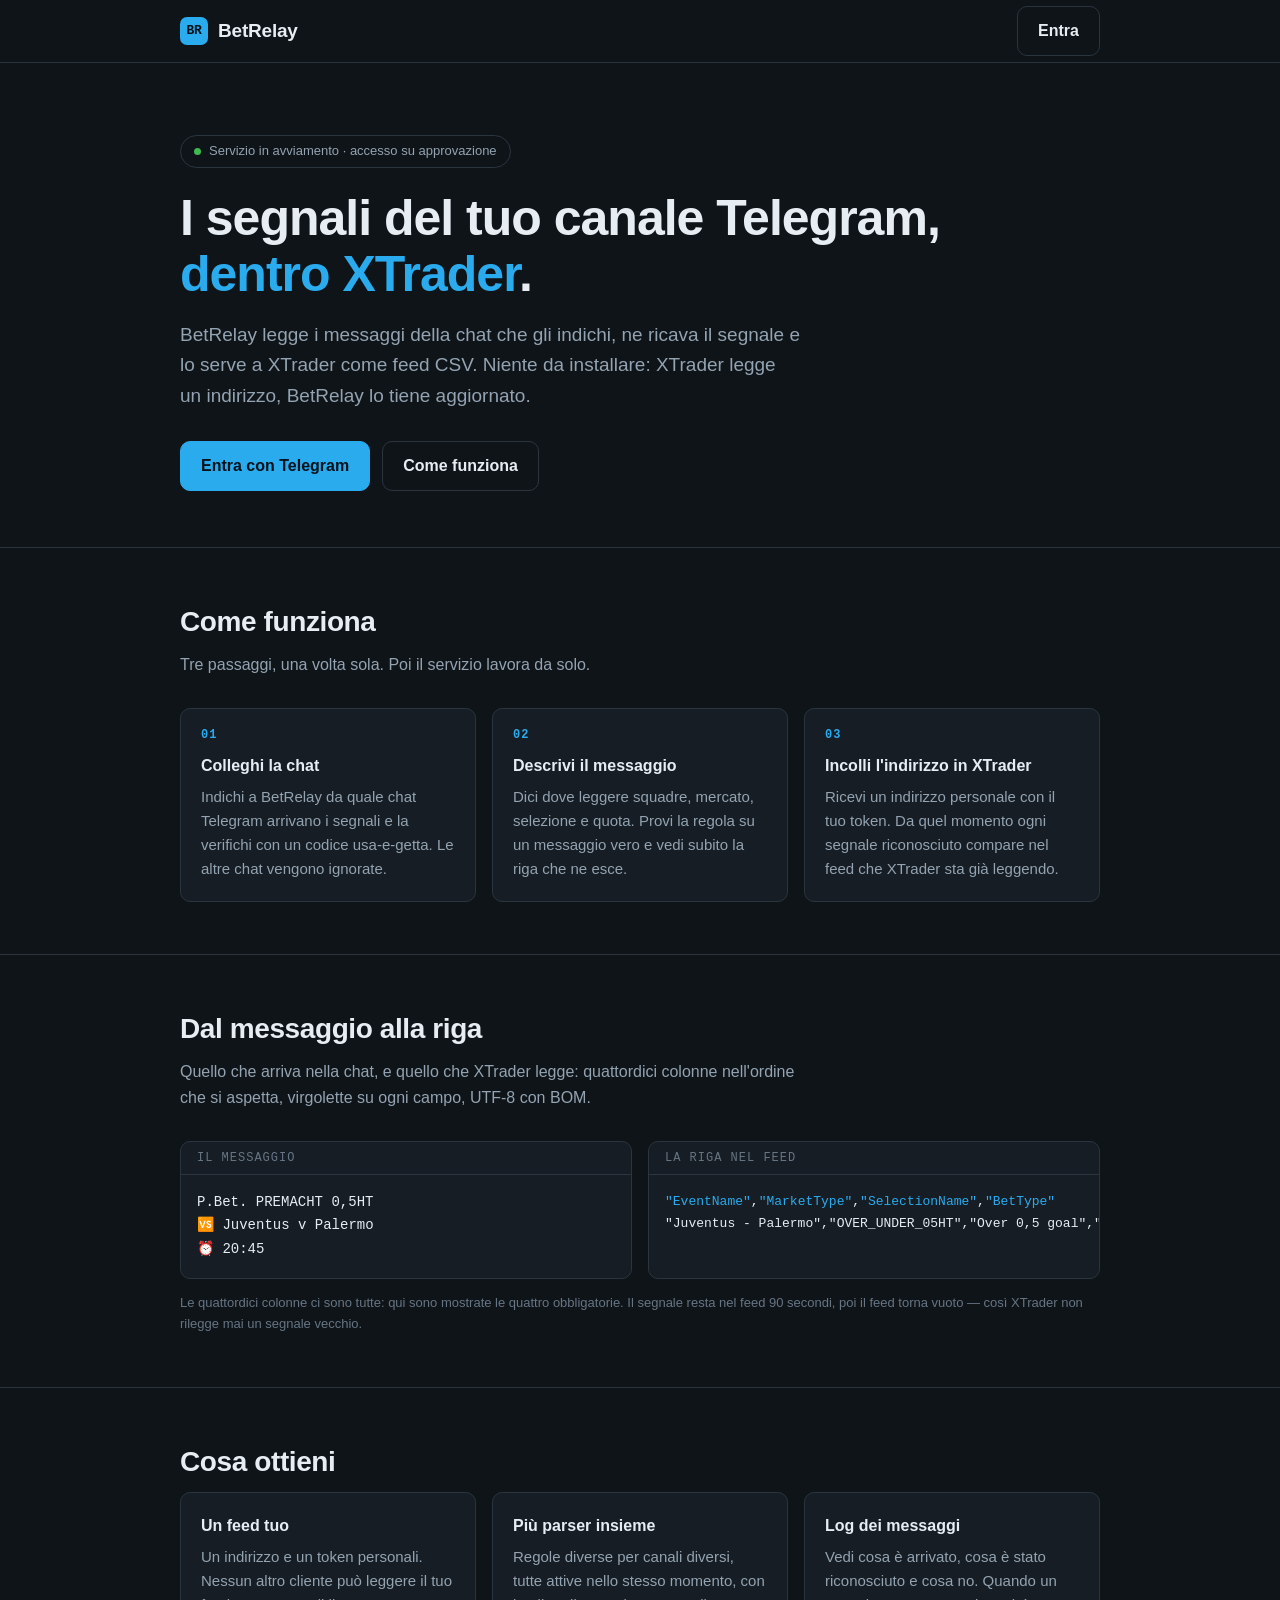
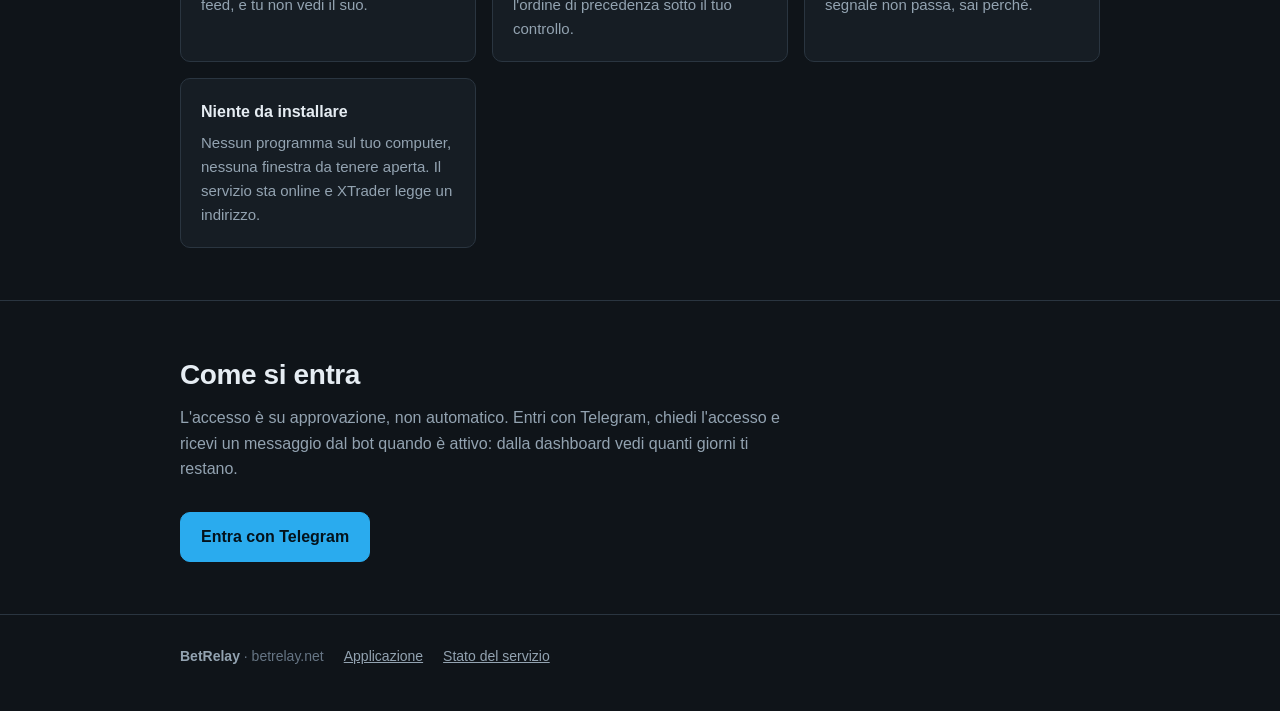
==== web/sito.html @ fbbcb3e8 "Answer the apex with a website, not with a JSON object `GET /` restituiva `{"service": "xtrader-sign" ====
<!doctype html>
<html lang="it">
<head>
  <meta charset="utf-8">
  <meta name="viewport" content="width=device-width, initial-scale=1">
  <title>BetRelay — i segnali del tuo canale Telegram, dentro XTrader</title>
  <meta name="description" content="BetRelay legge i segnali del tuo canale Telegram e li serve a XTrader come feed CSV. Nessun programma da installare: XTrader legge un indirizzo, BetRelay lo tiene aggiornato.">
  <link rel="icon" href="data:image/svg+xml,%3Csvg xmlns='http://www.w3.org/2000/svg' viewBox='0 0 32 32'%3E%3Crect width='32' height='32' rx='7' fill='%232aabee'/%3E%3Ctext x='16' y='22' font-family='sans-serif' font-size='14' font-weight='700' fill='%2304121b' text-anchor='middle'%3EBR%3C/text%3E%3C/svg%3E">
  <style>
    /* Stessi token della web app (web/styles.css): una sola identita' visiva.
       Sono ricopiati e non importati di proposito — la facciata deve restare una
       pagina sola, senza una seconda richiesta di rete per mostrare il titolo. */
    :root {
      --bg: #0f1419;
      --bg-2: #161d24;
      --bg-3: #1d262f;
      --line: #2a3540;
      --txt: #e6edf3;
      --txt-2: #93a3b1;
      --txt-3: #667584;
      --accent: #2aabee;
      --accent-2: #1d8ec4;
      --ok: #3fb950;
      --mono: ui-monospace, SFMono-Regular, Menlo, Consolas, monospace;
      --radius: 10px;
    }
    * { box-sizing: border-box; }

    /* I figli di flex e grid hanno `min-width: auto`: un contenuto largo allarga
       il contenitore invece di scorrere dentro il proprio. E' il difetto tornato
       quattro volte nella web app (regola 2 di CLAUDE.md), e qui e' spento in
       partenza su TUTTI i figli, non sui tre che me ne ricordo oggi. */
    body > *, .griglia > *, .coppia > *, .righe > * { min-width: 0; }

    body {
      margin: 0;
      background: var(--bg);
      color: var(--txt);
      font: 16px/1.6 -apple-system, BlinkMacSystemFont, "Segoe UI", Roboto, sans-serif;
      /* Ultima difesa contro lo scorrimento orizzontale: se un giorno un
         contenuto sfonda, la pagina resta usabile sul telefono. */
      overflow-x: hidden;
    }
    a { color: var(--accent); }

    /* `.dentro` porta i margini laterali, e sta SEMPRE da sola sul proprio
       elemento: la spaziatura verticale vive sul genitore.

       Non e' pignoleria di stile. Nella prima versione l'apertura era
       `<div class="dentro apertura">` — due classi sullo stesso elemento — e
       `.apertura { padding: 72px 0 56px }` riportava a zero il padding laterale,
       perche' la forma breve scrive tutti e quattro i lati. Titolo, sommario e
       pulsanti finivano attaccati al bordo del telefono mentre le sezioni sotto
       restavano rientrate. Rimettere il 20px dentro `.apertura` avrebbe corretto
       il sito e lasciato viva la trappola; separare gli elementi la toglie,
       perche' non esiste piu' una forma breve che possa sovrascrivere il margine.
       Misurato da `tests/web/sito_flow.py` a 390 px e a 1280. */
    .dentro { width: 100%; max-width: 960px; margin: 0 auto; padding: 0 20px; }

    /* ---------- barra ---------- */
    header {
      border-bottom: 1px solid var(--line);
      background: rgba(15, 20, 25, .9);
      position: sticky; top: 0; z-index: 2;
    }
    .barra { display: flex; align-items: center; gap: 16px; height: 62px; }
    .marchio {
      display: flex; align-items: center; gap: 10px;
      font-weight: 700; font-size: 19px; letter-spacing: -.2px;
      color: var(--txt); text-decoration: none;
    }
    .segno {
      width: 28px; height: 28px; border-radius: 7px; flex: 0 0 auto;
      background: var(--accent); color: #04121b;
      font: 700 13px/28px var(--mono); text-align: center;
    }
    .barra .spinta { margin-left: auto; }

    /* ---------- pulsanti ---------- */
    .bottone {
      display: inline-block; text-decoration: none;
      padding: 11px 20px; border-radius: var(--radius);
      background: var(--accent); color: #04121b; font-weight: 600;
      border: 1px solid var(--accent);
    }
    .bottone:hover { background: var(--accent-2); border-color: var(--accent-2); }
    .bottone.calmo { background: transparent; color: var(--txt); border-color: var(--line); }
    .bottone.calmo:hover { border-color: var(--txt-3); background: var(--bg-2); }

    /* ---------- apertura ---------- */
    .apertura { padding: 72px 0 56px; }
    .stato {
      display: inline-flex; align-items: center; gap: 8px;
      font-size: 13px; color: var(--txt-2);
      border: 1px solid var(--line); border-radius: 999px;
      padding: 5px 13px; margin: 0 0 22px;
    }
    .pallino {
      width: 7px; height: 7px; border-radius: 50%;
      background: var(--ok); flex: 0 0 auto;
    }
    h1 {
      margin: 0 0 18px;
      font-size: clamp(30px, 6.2vw, 50px);
      line-height: 1.12; letter-spacing: -1px; font-weight: 700;
    }
    h1 em { color: var(--accent); font-style: normal; }
    .sommario {
      margin: 0 0 30px; max-width: 620px;
      font-size: clamp(16px, 2.4vw, 19px); color: var(--txt-2);
    }
    .azioni { display: flex; flex-wrap: wrap; gap: 12px; }

    /* ---------- sezioni ---------- */
    section { padding: 52px 0; border-top: 1px solid var(--line); }
    h2 {
      margin: 0 0 8px; font-size: clamp(21px, 3.4vw, 28px);
      letter-spacing: -.4px; font-weight: 700;
    }
    .sotto { margin: 0 0 30px; color: var(--txt-2); max-width: 620px; }
    .griglia { display: grid; gap: 16px; grid-template-columns: repeat(auto-fit, minmax(230px, 1fr)); }
    .scheda {
      background: var(--bg-2); border: 1px solid var(--line);
      border-radius: var(--radius); padding: 20px;
    }
    .scheda h3 { margin: 0 0 6px; font-size: 16px; }
    .scheda p { margin: 0; color: var(--txt-2); font-size: 15px; }
    .numero {
      display: block; font: 700 12px/1 var(--mono);
      color: var(--accent); margin-bottom: 12px; letter-spacing: 1px;
    }

    /* ---------- dal messaggio alla riga ---------- */
    .telaio {
      background: var(--bg-2); border: 1px solid var(--line);
      border-radius: var(--radius); overflow: hidden;
    }
    .telaio .titolo {
      padding: 10px 16px; border-bottom: 1px solid var(--line);
      font: 12px/1 var(--mono); color: var(--txt-3);
      text-transform: uppercase; letter-spacing: 1px;
    }
    /* La riga del CSV e' larga per natura: scorre DENTRO il suo contenitore, e
       non allarga la pagina. */
    .telaio pre {
      margin: 0; padding: 16px; overflow-x: auto;
      font: 13px/1.7 var(--mono); color: var(--txt);
      white-space: pre;
    }
    .telaio pre .campo { color: var(--accent); }
    .messaggio {
      margin: 0; padding: 16px; font: 14px/1.7 var(--mono);
      color: var(--txt); white-space: pre-wrap; word-break: break-word;
    }
    .coppia { display: grid; gap: 16px; grid-template-columns: repeat(auto-fit, minmax(280px, 1fr)); }
    .freccia { color: var(--txt-3); font-size: 13px; margin: 14px 0 0; }

    /* ---------- chiusura ---------- */
    footer {
      border-top: 1px solid var(--line); padding: 30px 0 44px;
      color: var(--txt-3); font-size: 14px;
    }
    .righe { display: flex; flex-wrap: wrap; gap: 8px 20px; align-items: center; }
    footer a { color: var(--txt-2); }

    @media (max-width: 520px) {
      .apertura { padding: 46px 0 38px; }
      section { padding: 40px 0; }
      .azioni .bottone { flex: 1 1 100%; text-align: center; }
    }
  </style>
</head>
<body>

<header>
  <div class="dentro">
    <div class="barra">
      <a class="marchio" href="/"><span class="segno">BR</span>BetRelay</a>
      <a class="bottone calmo spinta" href="/app/">Entra</a>
    </div>
  </div>
</header>

<main>
  <div class="apertura">
    <div class="dentro">
      <p class="stato"><span class="pallino"></span>Servizio in avviamento · accesso su approvazione</p>
      <h1>I segnali del tuo canale Telegram, <em>dentro XTrader</em>.</h1>
      <p class="sommario">
        BetRelay legge i messaggi della chat che gli indichi, ne ricava il segnale e lo
        serve a XTrader come feed CSV. Niente da installare: XTrader legge un indirizzo,
        BetRelay lo tiene aggiornato.
      </p>
      <div class="azioni">
        <a class="bottone" href="/app/">Entra con Telegram</a>
        <a class="bottone calmo" href="#come">Come funziona</a>
      </div>
    </div>
  </div>

  <section id="come">
    <div class="dentro">
      <h2>Come funziona</h2>
      <p class="sotto">Tre passaggi, una volta sola. Poi il servizio lavora da solo.</p>
      <div class="griglia">
        <div class="scheda">
          <span class="numero">01</span>
          <h3>Colleghi la chat</h3>
          <p>Indichi a BetRelay da quale chat Telegram arrivano i segnali e la verifichi
             con un codice usa-e-getta. Le altre chat vengono ignorate.</p>
        </div>
        <div class="scheda">
          <span class="numero">02</span>
          <h3>Descrivi il messaggio</h3>
          <p>Dici dove leggere squadre, mercato, selezione e quota. Provi la regola su un
             messaggio vero e vedi subito la riga che ne esce.</p>
        </div>
        <div class="scheda">
          <span class="numero">03</span>
          <h3>Incolli l'indirizzo in XTrader</h3>
          <p>Ricevi un indirizzo personale con il tuo token. Da quel momento ogni segnale
             riconosciuto compare nel feed che XTrader sta già leggendo.</p>
        </div>
      </div>
    </div>
  </section>

  <section>
    <div class="dentro">
      <h2>Dal messaggio alla riga</h2>
      <p class="sotto">
        Quello che arriva nella chat, e quello che XTrader legge: quattordici colonne
        nell'ordine che si aspetta, virgolette su ogni campo, UTF-8 con BOM.
      </p>
      <div class="coppia">
        <div class="telaio">
          <div class="titolo">il messaggio</div>
          <p class="messaggio">P.Bet. PREMACHT 0,5HT
🆚 Juventus v Palermo
⏰ 20:45</p>
        </div>
        <div class="telaio">
          <div class="titolo">la riga nel feed</div>
          <pre><span class="campo">"EventName"</span>,<span class="campo">"MarketType"</span>,<span class="campo">"SelectionName"</span>,<span class="campo">"BetType"</span>
"Juventus - Palermo","OVER_UNDER_05HT","Over 0,5 goal","PUNTA"</pre>
        </div>
      </div>
      <p class="freccia">
        Le quattordici colonne ci sono tutte: qui sono mostrate le quattro obbligatorie.
        Il segnale resta nel feed 90 secondi, poi il feed torna vuoto — così XTrader non
        rilegge mai un segnale vecchio.
      </p>
    </div>
  </section>

  <section>
    <div class="dentro">
      <h2>Cosa ottieni</h2>
      <div class="griglia">
        <div class="scheda">
          <h3>Un feed tuo</h3>
          <p>Un indirizzo e un token personali. Nessun altro cliente può leggere il tuo
             feed, e tu non vedi il suo.</p>
        </div>
        <div class="scheda">
          <h3>Più parser insieme</h3>
          <p>Regole diverse per canali diversi, tutte attive nello stesso momento, con
             l'ordine di precedenza sotto il tuo controllo.</p>
        </div>
        <div class="scheda">
          <h3>Log dei messaggi</h3>
          <p>Vedi cosa è arrivato, cosa è stato riconosciuto e cosa no. Quando un segnale
             non passa, sai perché.</p>
        </div>
        <div class="scheda">
          <h3>Niente da installare</h3>
          <p>Nessun programma sul tuo computer, nessuna finestra da tenere aperta. Il
             servizio sta online e XTrader legge un indirizzo.</p>
        </div>
      </div>
    </div>
  </section>

  <section>
    <div class="dentro">
      <h2>Come si entra</h2>
      <p class="sotto">
        L'accesso è su approvazione, non automatico. Entri con Telegram, chiedi l'accesso
        e ricevi un messaggio dal bot quando è attivo: dalla dashboard vedi quanti giorni
        ti restano.
      </p>
      <div class="azioni">
        <a class="bottone" href="/app/">Entra con Telegram</a>
      </div>
    </div>
  </section>
</main>

<footer>
  <div class="dentro">
    <div class="righe">
      <span><strong style="color:var(--txt-2)">BetRelay</strong> · betrelay.net</span>
      <a href="/app/">Applicazione</a>
      <a href="/health">Stato del servizio</a>
    </div>
  </div>
</footer>

</body>
</html>
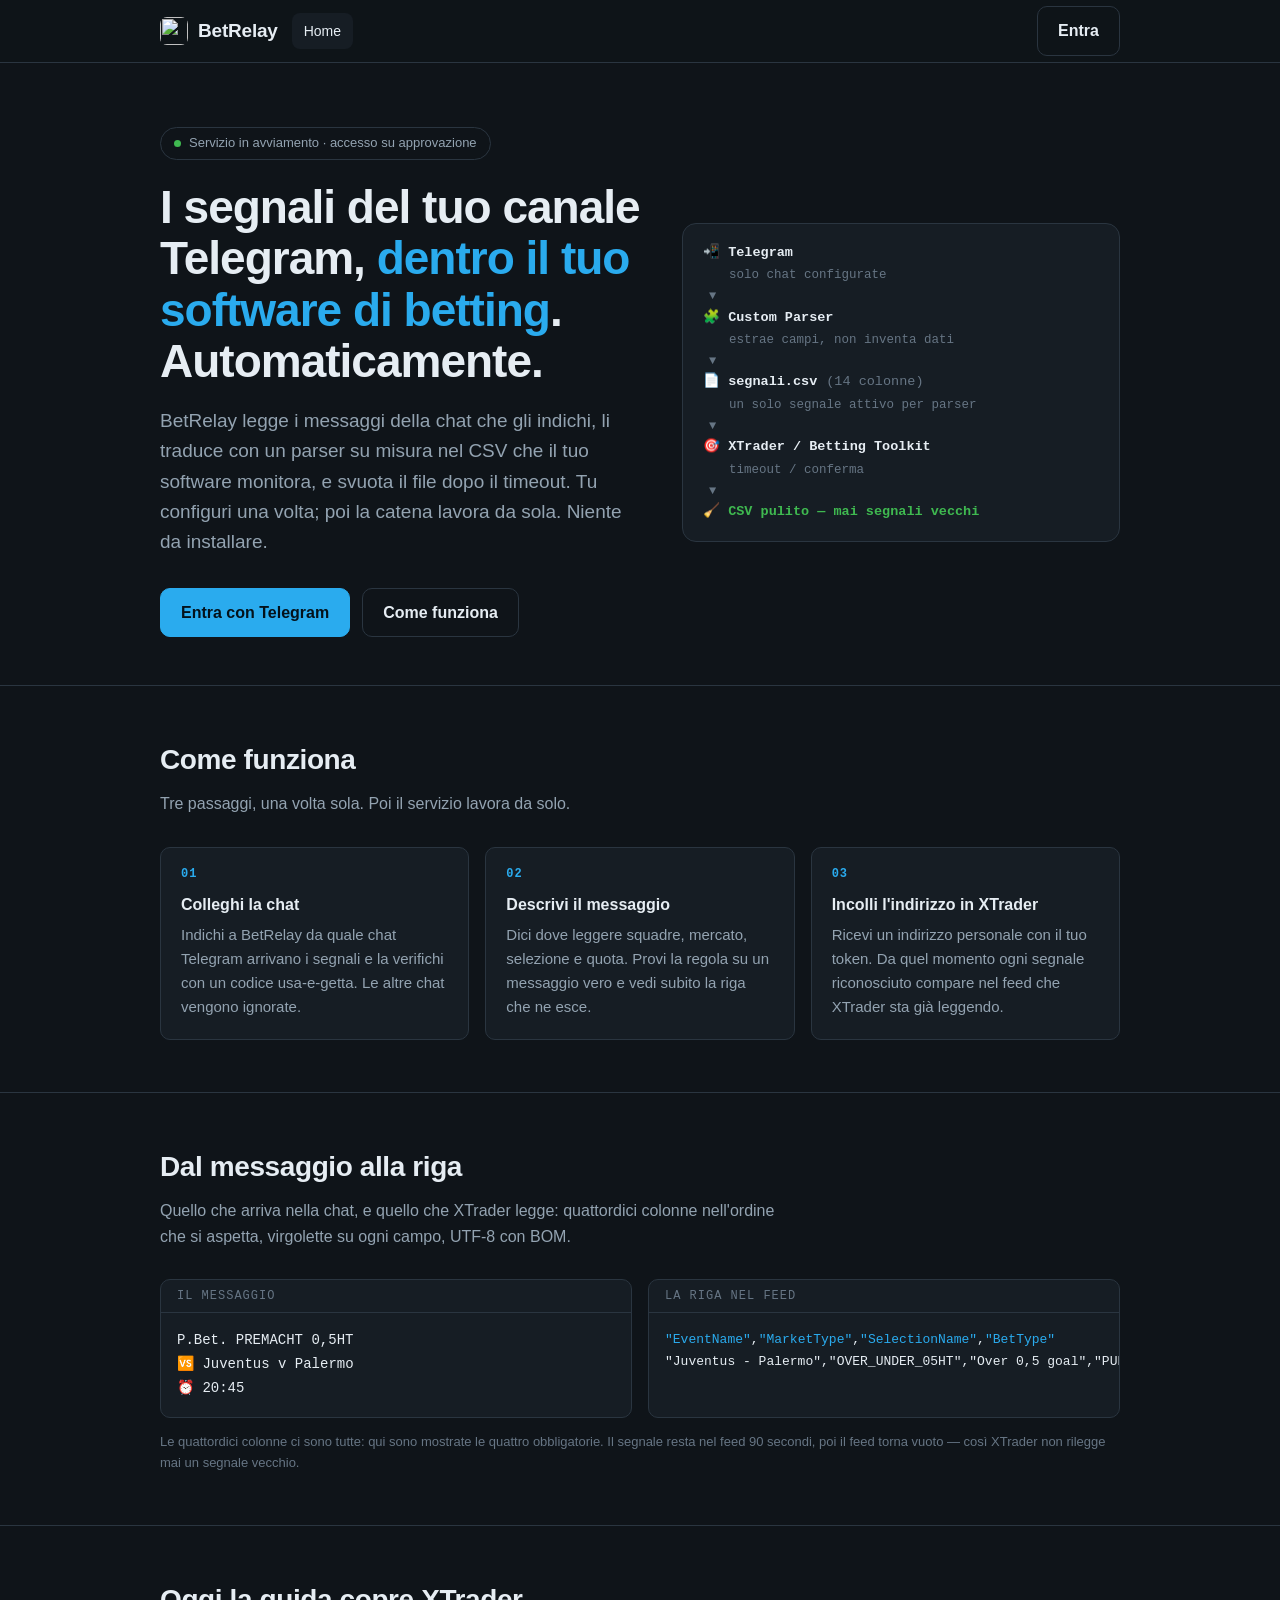
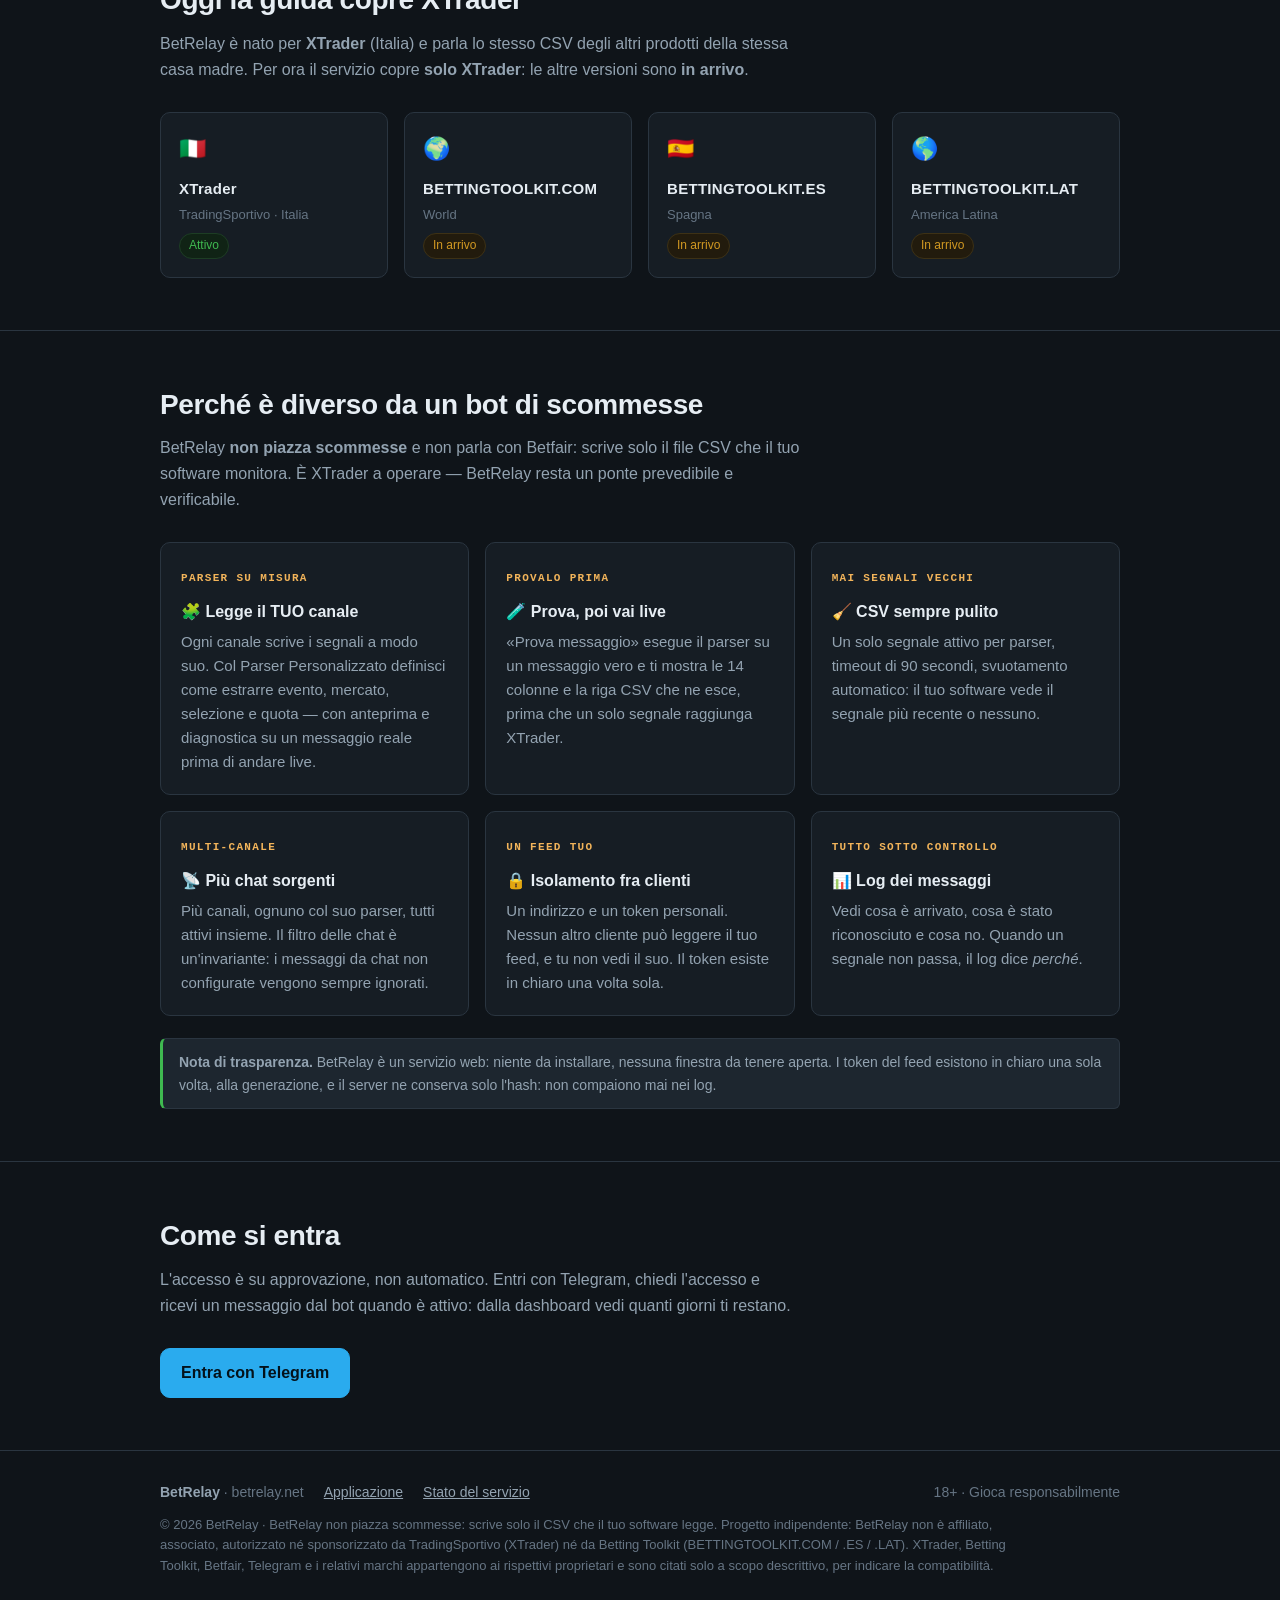
==== commit e1ad4afc: "La facciata definitiva: icone relay committate e restyle allo sketch approvato Chiude i passi 1+2 de" ====
--- a/web/sito.html
+++ b/web/sito.html
@@ -3,9 +3,13 @@
 <head>
   <meta charset="utf-8">
   <meta name="viewport" content="width=device-width, initial-scale=1">
-  <title>BetRelay — i segnali del tuo canale Telegram, dentro XTrader</title>
-  <meta name="description" content="BetRelay legge i segnali del tuo canale Telegram e li serve a XTrader come feed CSV. Nessun programma da installare: XTrader legge un indirizzo, BetRelay lo tiene aggiornato.">
-  <link rel="icon" href="data:image/svg+xml,%3Csvg xmlns='http://www.w3.org/2000/svg' viewBox='0 0 32 32'%3E%3Crect width='32' height='32' rx='7' fill='%232aabee'/%3E%3Ctext x='16' y='22' font-family='sans-serif' font-size='14' font-weight='700' fill='%2304121b' text-anchor='middle'%3EBR%3C/text%3E%3C/svg%3E">
+  <title>BetRelay — i segnali del tuo canale Telegram, dentro il tuo software di betting</title>
+  <meta name="description" content="BetRelay legge i segnali del tuo canale Telegram e li serve al tuo software di betting come feed CSV. Oggi copre XTrader. Niente da installare: il software legge un indirizzo, BetRelay lo tiene aggiornato.">
+  <!-- Le icone sono ASSET COMMITTATI (#37), serviti dal mount statico /app:
+       nessun CDN, nessuna dipendenza esterna. La favicon e' l'.ico fornito dal
+       proprietario (16/32/48), il PNG 256 fa da logo header e da touch icon. -->
+  <link rel="icon" href="/app/betrelay-favicon-sito.ico">
+  <link rel="apple-touch-icon" href="/app/betrelay-icona-256.png">
   <style>
     /* Stessi token della web app (web/styles.css): una sola identita' visiva.
        Sono ricopiati e non importati di proposito — la facciata deve restare una
@@ -20,7 +24,9 @@
       --txt-3: #667584;
       --accent: #2aabee;
       --accent-2: #1d8ec4;
+      --orange: #f2b45a;
       --ok: #3fb950;
+      --warn: #d29922;
       --mono: ui-monospace, SFMono-Regular, Menlo, Consolas, monospace;
       --radius: 10px;
     }
@@ -30,7 +36,8 @@
        il contenitore invece di scorrere dentro il proprio. E' il difetto tornato
        quattro volte nella web app (regola 2 di CLAUDE.md), e qui e' spento in
        partenza su TUTTI i figli, non sui tre che me ne ricordo oggi. */
-    body > *, .griglia > *, .coppia > *, .righe > * { min-width: 0; }
+    body > *, .griglia > *, .coppia > *, .righe > *,
+    .apertura-griglia > *, .prodotti > *, .flow > * { min-width: 0; }
 
     body {
       margin: 0;
@@ -55,7 +62,7 @@
        il sito e lasciato viva la trappola; separare gli elementi la toglie,
        perche' non esiste piu' una forma breve che possa sovrascrivere il margine.
        Misurato da `tests/web/sito_flow.py` a 390 px e a 1280. */
-    .dentro { width: 100%; max-width: 960px; margin: 0 auto; padding: 0 20px; }
+    .dentro { width: 100%; max-width: 1000px; margin: 0 auto; padding: 0 20px; }
 
     /* ---------- barra ---------- */
     header {
@@ -63,17 +70,19 @@
       background: rgba(15, 20, 25, .9);
       position: sticky; top: 0; z-index: 2;
     }
-    .barra { display: flex; align-items: center; gap: 16px; height: 62px; }
+    .barra { display: flex; align-items: center; gap: 14px; height: 62px; }
     .marchio {
       display: flex; align-items: center; gap: 10px;
       font-weight: 700; font-size: 19px; letter-spacing: -.2px;
       color: var(--txt); text-decoration: none;
     }
-    .segno {
-      width: 28px; height: 28px; border-radius: 7px; flex: 0 0 auto;
-      background: var(--accent); color: #04121b;
-      font: 700 13px/28px var(--mono); text-align: center;
-    }
+    .marchio img { width: 28px; height: 28px; border-radius: 7px; flex: 0 0 auto; display: block; }
+    .barra nav { display: flex; gap: 6px; }
+    .barra nav a {
+      color: var(--txt-2); text-decoration: none;
+      padding: 7px 12px; border-radius: 8px; font-size: 14px;
+    }
+    .barra nav a.attiva, .barra nav a:hover { color: var(--txt); background: var(--bg-2); }
     .barra .spinta { margin-left: auto; }
 
     /* ---------- pulsanti ---------- */
@@ -88,7 +97,11 @@
     .bottone.calmo:hover { border-color: var(--txt-3); background: var(--bg-2); }
 
     /* ---------- apertura ---------- */
-    .apertura { padding: 72px 0 56px; }
+    .apertura { padding: 64px 0 48px; }
+    .apertura-griglia {
+      display: grid; gap: 38px; align-items: center;
+      grid-template-columns: 1.05fr .95fr;
+    }
     .stato {
       display: inline-flex; align-items: center; gap: 8px;
       font-size: 13px; color: var(--txt-2);
@@ -101,7 +114,7 @@
     }
     h1 {
       margin: 0 0 18px;
-      font-size: clamp(30px, 6.2vw, 50px);
+      font-size: clamp(30px, 5vw, 46px);
       line-height: 1.12; letter-spacing: -1px; font-weight: 700;
     }
     h1 em { color: var(--accent); font-style: normal; }
@@ -110,6 +123,18 @@
       font-size: clamp(16px, 2.4vw, 19px); color: var(--txt-2);
     }
     .azioni { display: flex; flex-wrap: wrap; gap: 12px; }
+
+    /* La card di flusso: la catena del servizio in cinque nodi (#37). */
+    .flow {
+      background: var(--bg-2); border: 1px solid var(--line);
+      border-radius: 14px; padding: 18px 20px;
+      font-family: var(--mono); font-size: 13.5px;
+    }
+    .flow .nodo { display: flex; align-items: center; gap: 9px; font-weight: 600; }
+    .flow .sotto-nodo { color: var(--txt-3); padding: 2px 0 2px 26px; font-size: 12.5px; }
+    .flow .giu { color: var(--txt-3); padding-left: 6px; font-size: 12px; }
+    .flow .verde { color: var(--ok); }
+    .flow .dim { color: var(--txt-3); font-weight: 400; }
 
     /* ---------- sezioni ---------- */
     section { padding: 52px 0; border-top: 1px solid var(--line); }
@@ -117,7 +142,7 @@
       margin: 0 0 8px; font-size: clamp(21px, 3.4vw, 28px);
       letter-spacing: -.4px; font-weight: 700;
     }
-    .sotto { margin: 0 0 30px; color: var(--txt-2); max-width: 620px; }
+    .sotto { margin: 0 0 30px; color: var(--txt-2); max-width: 640px; }
     .griglia { display: grid; gap: 16px; grid-template-columns: repeat(auto-fit, minmax(230px, 1fr)); }
     .scheda {
       background: var(--bg-2); border: 1px solid var(--line);
@@ -128,6 +153,33 @@
     .numero {
       display: block; font: 700 12px/1 var(--mono);
       color: var(--accent); margin-bottom: 12px; letter-spacing: 1px;
+    }
+    .occhiello {
+      font: 700 11px/1 var(--mono); color: var(--orange);
+      letter-spacing: .12em; text-transform: uppercase;
+    }
+    .perche .scheda h3 { margin-top: 10px; }
+
+    /* ---------- famiglia prodotti ---------- */
+    .prodotti { display: grid; gap: 16px; grid-template-columns: repeat(auto-fit, minmax(210px, 1fr)); }
+    .prod {
+      background: var(--bg-2); border: 1px solid var(--line);
+      border-radius: var(--radius); padding: 18px;
+    }
+    .prod .bandiera { font-size: 22px; }
+    .prod h3 { margin: 10px 0 4px; font-size: 15px; letter-spacing: .3px; }
+    .prod p { margin: 0; color: var(--txt-3); font-size: 13px; }
+    .pill {
+      display: inline-block; font-size: 12px; padding: 2px 9px;
+      border-radius: 20px; border: 1px solid var(--line); color: var(--txt-2);
+    }
+    .pill.on { color: var(--ok); border-color: #1d3d24; background: #102315; }
+    .pill.presto { color: var(--warn); border-color: #3d3115; background: #221b0d; }
+
+    .nota {
+      border: 1px solid var(--line); border-left: 3px solid var(--ok);
+      background: var(--bg-3); border-radius: 6px;
+      padding: 12px 16px; font-size: 14px; color: var(--txt-2); margin-top: 22px;
     }
 
     /* ---------- dal messaggio alla riga ---------- */
@@ -161,12 +213,20 @@
       color: var(--txt-3); font-size: 14px;
     }
     .righe { display: flex; flex-wrap: wrap; gap: 8px 20px; align-items: center; }
+    .righe .spazio { flex: 1; }
     footer a { color: var(--txt-2); }
-
+    .disc { max-width: 850px; line-height: 1.55; margin: 12px 0 0; font-size: 13px; }
+
+    @media (max-width: 880px) {
+      .apertura-griglia { grid-template-columns: 1fr; gap: 26px; }
+    }
     @media (max-width: 520px) {
       .apertura { padding: 46px 0 38px; }
       section { padding: 40px 0; }
       .azioni .bottone { flex: 1 1 100%; text-align: center; }
+      /* Il menu ha una voce sola (#37): sul telefono si toglie, come nello
+         sketch approvato — il marchio fa gia' da Home. */
+      .barra nav { display: none; }
     }
   </style>
 </head>
@@ -175,7 +235,8 @@
 <header>
   <div class="dentro">
     <div class="barra">
-      <a class="marchio" href="/"><span class="segno">BR</span>BetRelay</a>
+      <a class="marchio" href="/"><img src="/app/betrelay-icona-256.png" alt="" width="28" height="28">BetRelay</a>
+      <nav><a class="attiva" href="/">Home</a></nav>
       <a class="bottone calmo spinta" href="/app/">Entra</a>
     </div>
   </div>
@@ -184,16 +245,35 @@
 <main>
   <div class="apertura">
     <div class="dentro">
-      <p class="stato"><span class="pallino"></span>Servizio in avviamento · accesso su approvazione</p>
-      <h1>I segnali del tuo canale Telegram, <em>dentro XTrader</em>.</h1>
-      <p class="sommario">
-        BetRelay legge i messaggi della chat che gli indichi, ne ricava il segnale e lo
-        serve a XTrader come feed CSV. Niente da installare: XTrader legge un indirizzo,
-        BetRelay lo tiene aggiornato.
-      </p>
-      <div class="azioni">
-        <a class="bottone" href="/app/">Entra con Telegram</a>
-        <a class="bottone calmo" href="#come">Come funziona</a>
+      <div class="apertura-griglia">
+        <div>
+          <p class="stato"><span class="pallino"></span>Servizio in avviamento · accesso su approvazione</p>
+          <h1>I segnali del tuo canale Telegram, <em>dentro il tuo software di betting</em>. Automaticamente.</h1>
+          <p class="sommario">
+            BetRelay legge i messaggi della chat che gli indichi, li traduce con un parser su
+            misura nel CSV che il tuo software monitora, e svuota il file dopo il timeout.
+            Tu configuri una volta; poi la catena lavora da sola. Niente da installare.
+          </p>
+          <div class="azioni">
+            <a class="bottone" href="/app/">Entra con Telegram</a>
+            <a class="bottone calmo" href="#come">Come funziona</a>
+          </div>
+        </div>
+        <div class="flow">
+          <div class="nodo">📲 Telegram</div>
+          <div class="sotto-nodo">solo chat configurate</div>
+          <div class="giu">▼</div>
+          <div class="nodo">🧩 Custom Parser</div>
+          <div class="sotto-nodo">estrae campi, non inventa dati</div>
+          <div class="giu">▼</div>
+          <div class="nodo">📄 segnali.csv <span class="dim">(14 colonne)</span></div>
+          <div class="sotto-nodo">un solo segnale attivo per parser</div>
+          <div class="giu">▼</div>
+          <div class="nodo">🎯 XTrader / Betting Toolkit</div>
+          <div class="sotto-nodo">timeout / conferma</div>
+          <div class="giu">▼</div>
+          <div class="nodo verde">🧹 CSV pulito — mai segnali vecchi</div>
+        </div>
       </div>
     </div>
   </div>
@@ -255,28 +335,69 @@
 
   <section>
     <div class="dentro">
-      <h2>Cosa ottieni</h2>
+      <h2>Oggi la guida copre XTrader</h2>
+      <p class="sotto">
+        BetRelay è nato per <strong>XTrader</strong> (Italia) e parla lo stesso CSV degli
+        altri prodotti della stessa casa madre. Per ora il servizio copre
+        <strong>solo XTrader</strong>: le altre versioni sono <strong>in arrivo</strong>.
+      </p>
+      <div class="prodotti">
+        <div class="prod"><div class="bandiera">🇮🇹</div><h3>XTrader</h3>
+          <p>TradingSportivo · Italia</p>
+          <p style="margin-top:8px"><span class="pill on">Attivo</span></p></div>
+        <div class="prod"><div class="bandiera">🌍</div><h3>BETTINGTOOLKIT.COM</h3>
+          <p>World</p>
+          <p style="margin-top:8px"><span class="pill presto">In arrivo</span></p></div>
+        <div class="prod"><div class="bandiera">🇪🇸</div><h3>BETTINGTOOLKIT.ES</h3>
+          <p>Spagna</p>
+          <p style="margin-top:8px"><span class="pill presto">In arrivo</span></p></div>
+        <div class="prod"><div class="bandiera">🌎</div><h3>BETTINGTOOLKIT.LAT</h3>
+          <p>America Latina</p>
+          <p style="margin-top:8px"><span class="pill presto">In arrivo</span></p></div>
+      </div>
+    </div>
+  </section>
+
+  <section>
+    <div class="dentro perche">
+      <h2>Perché è diverso da un bot di scommesse</h2>
+      <p class="sotto">
+        BetRelay <strong>non piazza scommesse</strong> e non parla con Betfair: scrive solo
+        il file CSV che il tuo software monitora. È XTrader a operare — BetRelay resta un
+        ponte prevedibile e verificabile.
+      </p>
       <div class="griglia">
-        <div class="scheda">
-          <h3>Un feed tuo</h3>
+        <div class="scheda"><span class="occhiello">Parser su misura</span>
+          <h3>🧩 Legge il TUO canale</h3>
+          <p>Ogni canale scrive i segnali a modo suo. Col Parser Personalizzato definisci
+             come estrarre evento, mercato, selezione e quota — con anteprima e diagnostica
+             su un messaggio reale prima di andare live.</p></div>
+        <div class="scheda"><span class="occhiello">Provalo prima</span>
+          <h3>🧪 Prova, poi vai live</h3>
+          <p>«Prova messaggio» esegue il parser su un messaggio vero e ti mostra le 14
+             colonne e la riga CSV che ne esce, prima che un solo segnale raggiunga XTrader.</p></div>
+        <div class="scheda"><span class="occhiello">Mai segnali vecchi</span>
+          <h3>🧹 CSV sempre pulito</h3>
+          <p>Un solo segnale attivo per parser, timeout di 90 secondi, svuotamento
+             automatico: il tuo software vede il segnale più recente o nessuno.</p></div>
+        <div class="scheda"><span class="occhiello">Multi-canale</span>
+          <h3>📡 Più chat sorgenti</h3>
+          <p>Più canali, ognuno col suo parser, tutti attivi insieme. Il filtro delle chat
+             è un'invariante: i messaggi da chat non configurate vengono sempre ignorati.</p></div>
+        <div class="scheda"><span class="occhiello">Un feed tuo</span>
+          <h3>🔒 Isolamento fra clienti</h3>
           <p>Un indirizzo e un token personali. Nessun altro cliente può leggere il tuo
-             feed, e tu non vedi il suo.</p>
-        </div>
-        <div class="scheda">
-          <h3>Più parser insieme</h3>
-          <p>Regole diverse per canali diversi, tutte attive nello stesso momento, con
-             l'ordine di precedenza sotto il tuo controllo.</p>
-        </div>
-        <div class="scheda">
-          <h3>Log dei messaggi</h3>
+             feed, e tu non vedi il suo. Il token esiste in chiaro una volta sola.</p></div>
+        <div class="scheda"><span class="occhiello">Tutto sotto controllo</span>
+          <h3>📊 Log dei messaggi</h3>
           <p>Vedi cosa è arrivato, cosa è stato riconosciuto e cosa no. Quando un segnale
-             non passa, sai perché.</p>
-        </div>
-        <div class="scheda">
-          <h3>Niente da installare</h3>
-          <p>Nessun programma sul tuo computer, nessuna finestra da tenere aperta. Il
-             servizio sta online e XTrader legge un indirizzo.</p>
-        </div>
+             non passa, il log dice <em>perché</em>.</p></div>
+      </div>
+      <div class="nota">
+        <strong>Nota di trasparenza.</strong> BetRelay è un servizio web: niente da
+        installare, nessuna finestra da tenere aperta. I token del feed esistono in chiaro
+        una sola volta, alla generazione, e il server ne conserva solo l'hash: non
+        compaiono mai nei log.
       </div>
     </div>
   </section>
@@ -302,7 +423,15 @@
       <span><strong style="color:var(--txt-2)">BetRelay</strong> · betrelay.net</span>
       <a href="/app/">Applicazione</a>
       <a href="/health">Stato del servizio</a>
-    </div>
+      <span class="spazio"></span>
+      <span>18+ · Gioca responsabilmente</span>
+    </div>
+    <p class="disc">© 2026 BetRelay · BetRelay non piazza scommesse: scrive solo il CSV che
+      il tuo software legge. Progetto indipendente: BetRelay non è affiliato, associato,
+      autorizzato né sponsorizzato da TradingSportivo (XTrader) né da Betting Toolkit
+      (BETTINGTOOLKIT.COM / .ES / .LAT). XTrader, Betting Toolkit, Betfair, Telegram e i
+      relativi marchi appartengono ai rispettivi proprietari e sono citati solo a scopo
+      descrittivo, per indicare la compatibilità.</p>
   </div>
 </footer>
 
